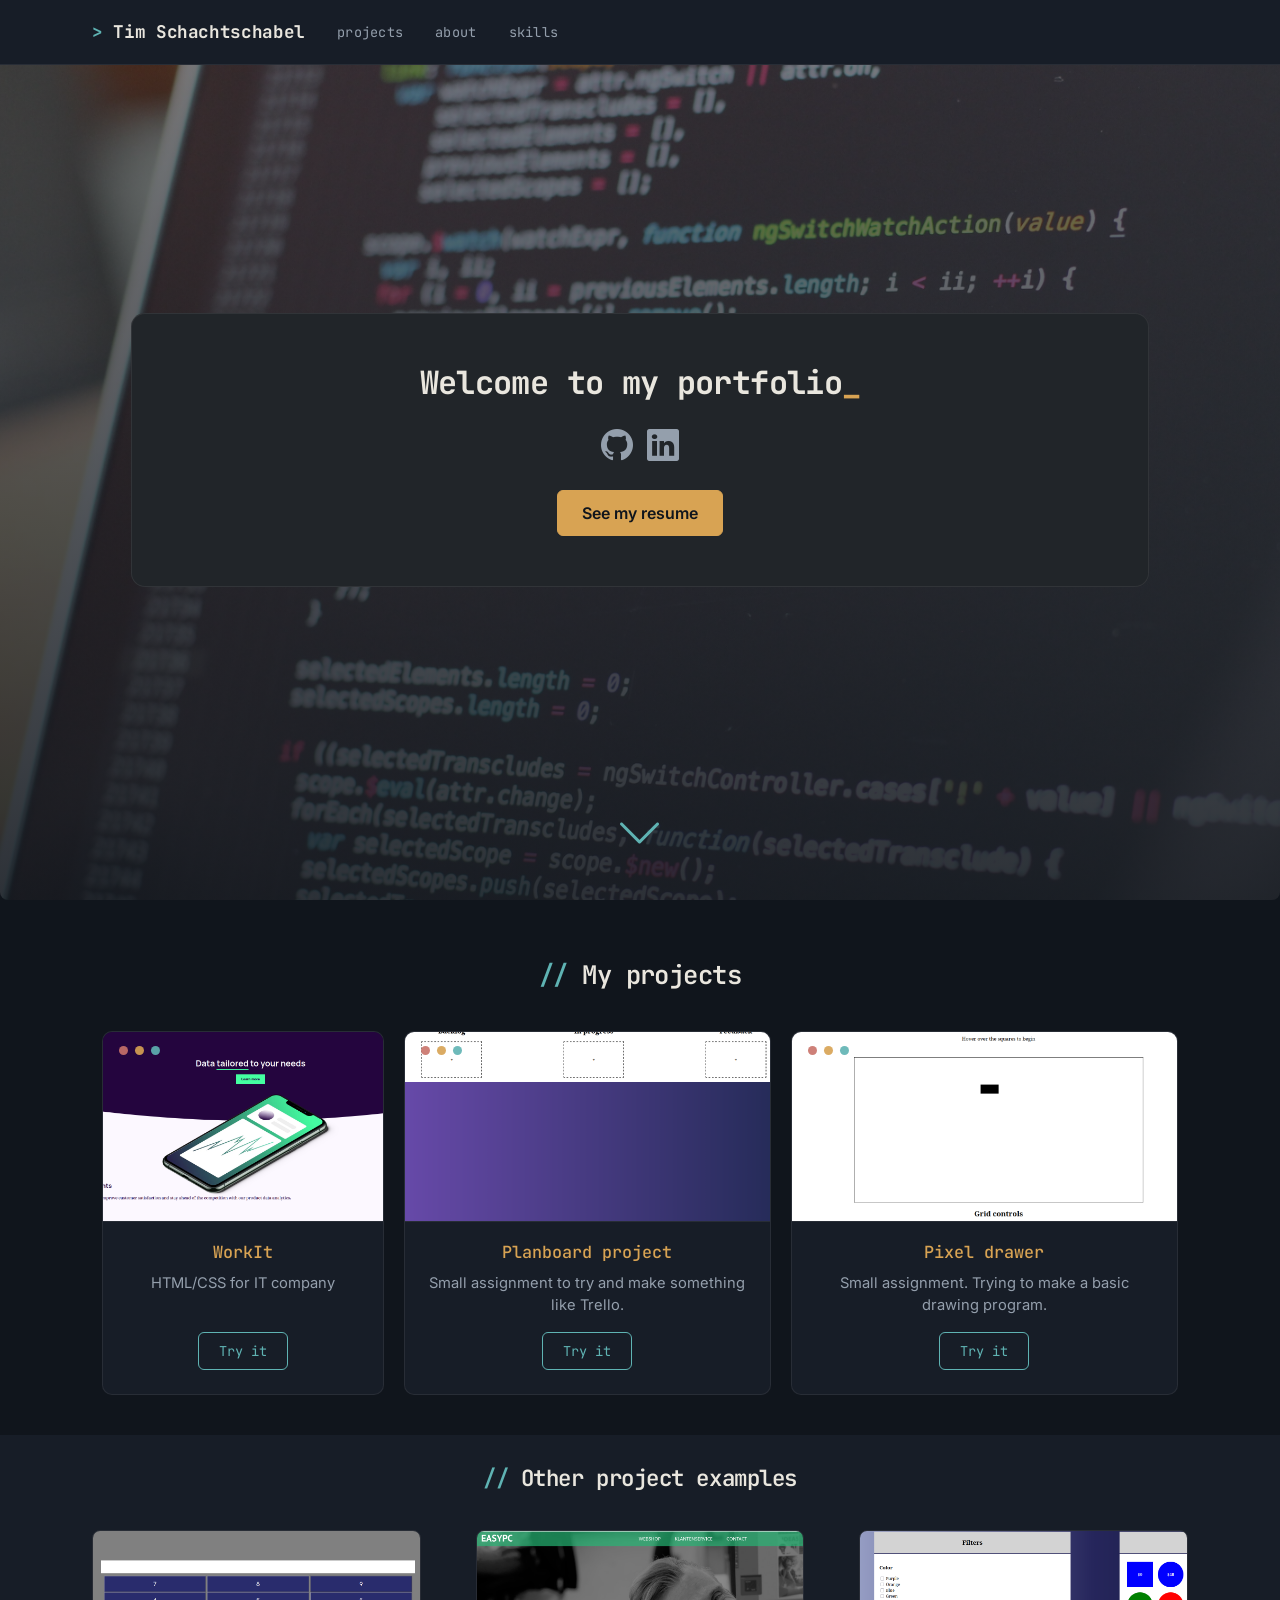
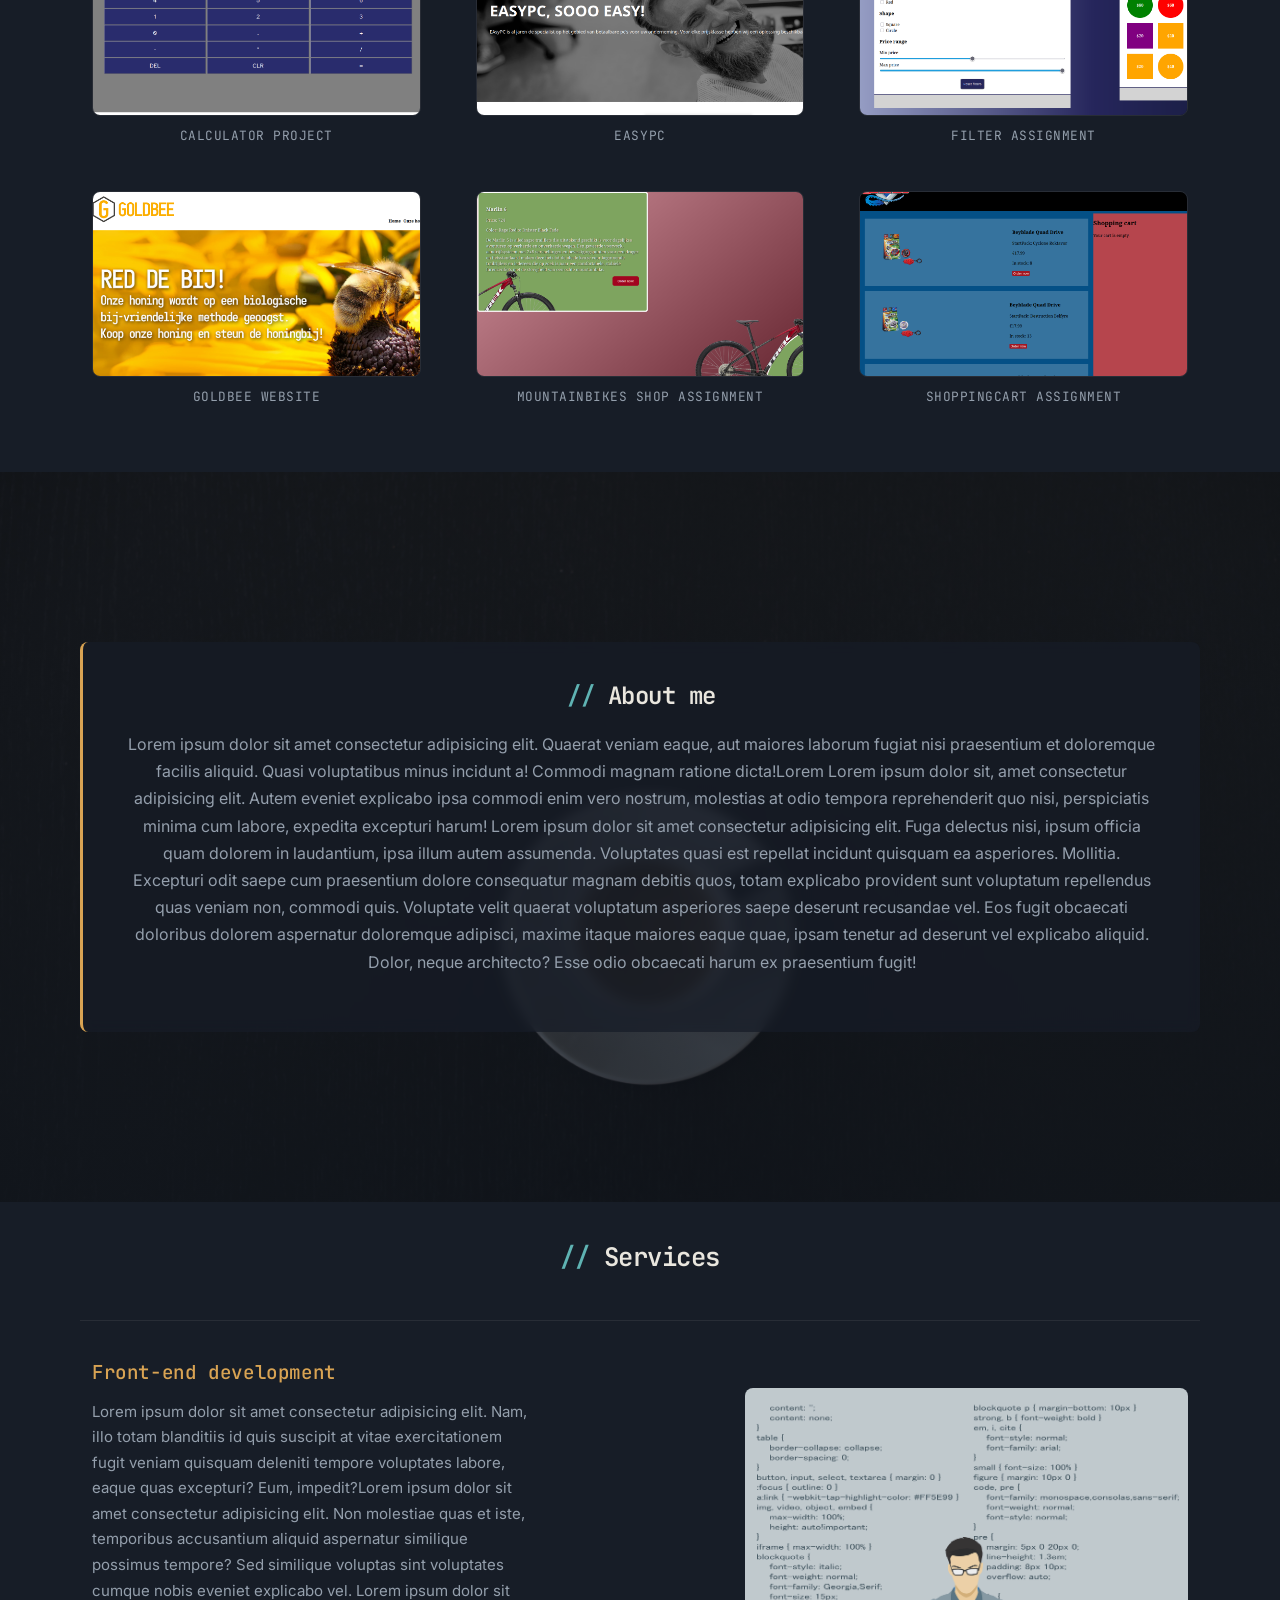
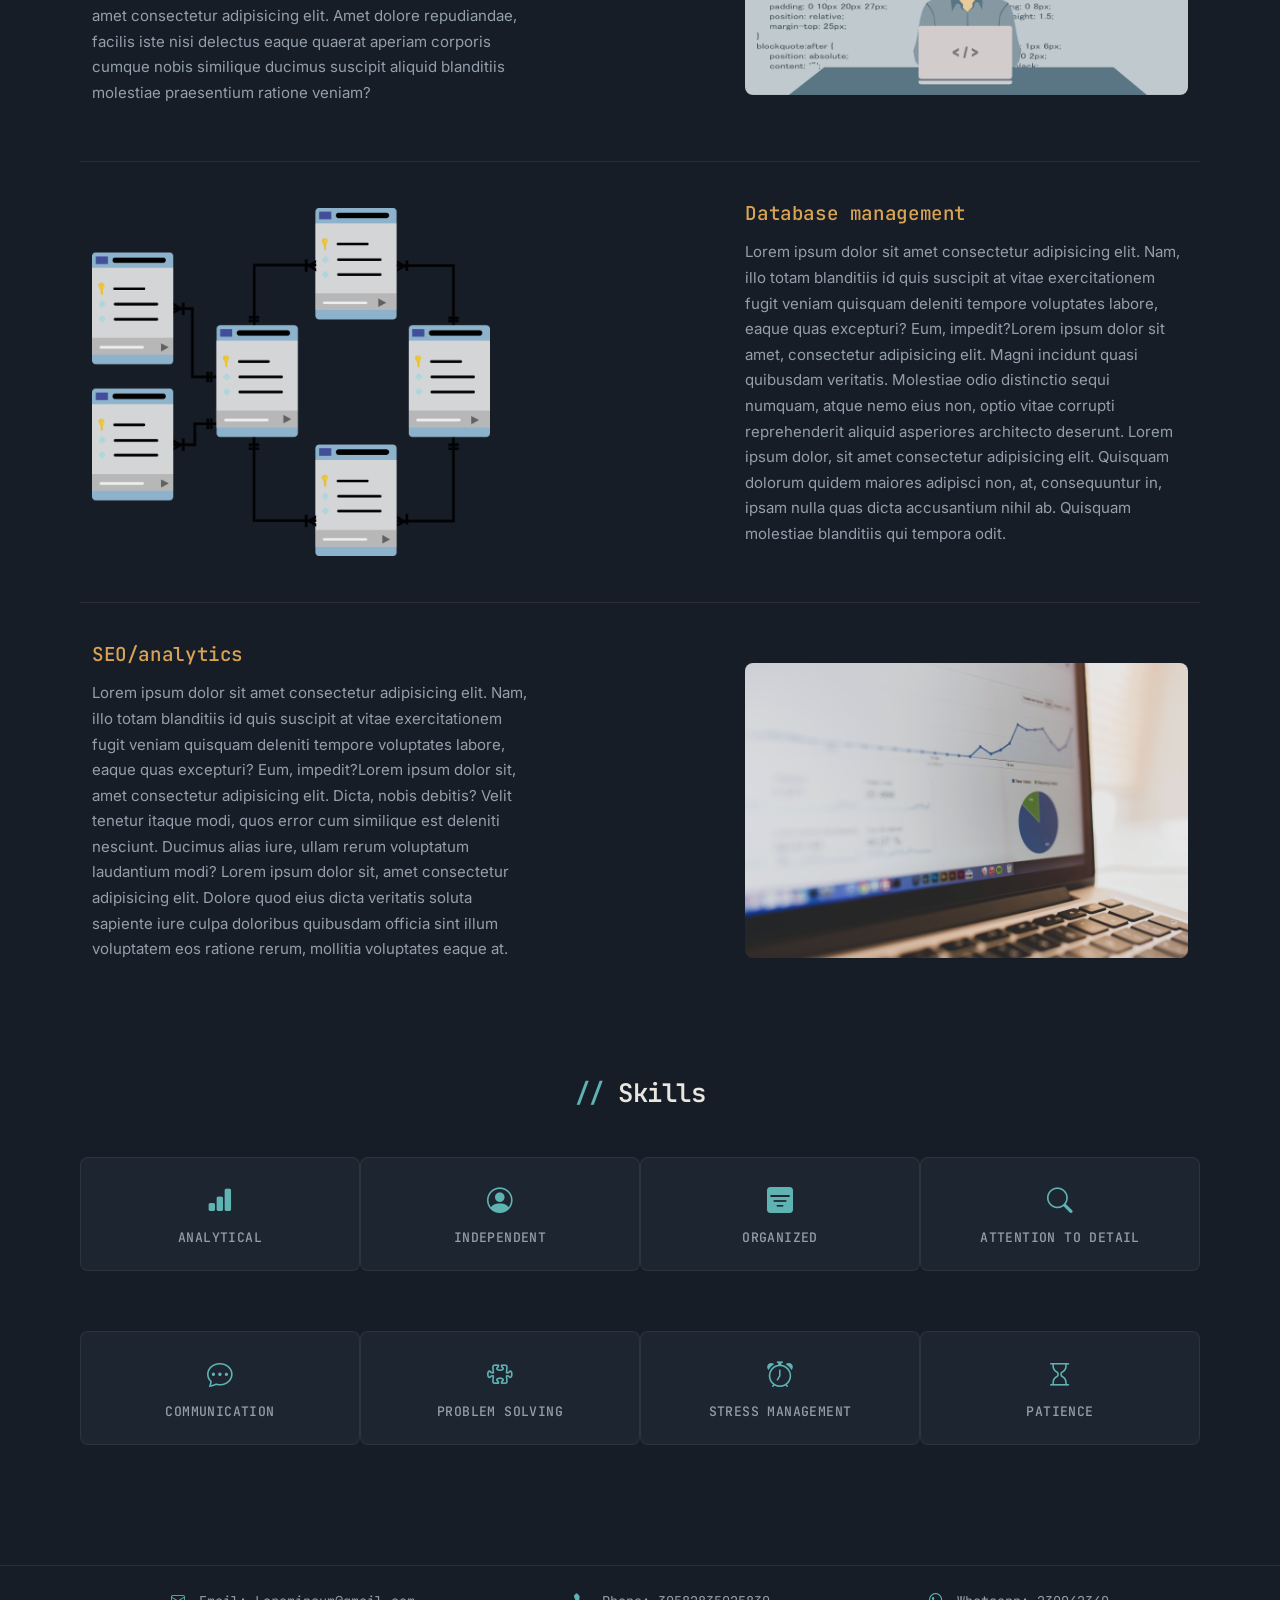
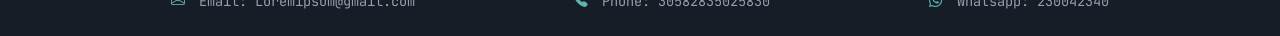
==== index.html @ 6528fca3 "original setup" ====
<!doctype html>
<html lang="en">
  <head>
    <!-- Required meta tags -->
    <meta charset="utf-8">
    <meta name="viewport" content="width=device-width, initial-scale=1, shrink-to-fit=no">

    <!-- Bootstrap CSS -->
    <link href="https://cdn.jsdelivr.net/npm/bootstrap@5.3.8/dist/css/bootstrap.min.css" rel="stylesheet" integrity="sha384-sRIl4kxILFvY47J16cr9ZwB07vP4J8+LH7qKQnuqkuIAvNWLzeN8tE5YBujZqJLB" crossorigin="anonymous">  
    
    <link rel="stylesheet" href="https://cdn.jsdelivr.net/npm/bootstrap-icons@1.13.1/font/bootstrap-icons.min.css">
    
    <link rel="stylesheet" href="style.css">

    <title>Tim Schachtschabel</title>
  </head>
  <body>

        <div class="wrapper">
        <header class="fixed-top">
            <nav class="navbar navbar-expand-lg navbar-dark bg-dark">
                <div class="container">
                    <a class="navbar-brand" href="#">Tim Schachtschabel</a>
                    <button class="navbar-toggler" type="button" data-bs-toggle="collapse" data-bs-target="#navbarSupportedContent" aria-controls="navbarSupportedContent" aria-expanded="false" aria-label="Toggle navigation">
                        <span class="navbar-toggler-icon"></span>
                    </button>

                    <div class="collapse navbar-collapse" id="navbarSupportedContent">
                        <ul class="navbar-nav mr-auto">
                        <li class="nav-item">
                            <a class="nav-link" href="#projects">Projects</a>
                        </li>
                        <li class="nav-item">
                            <a class="nav-link" href="#about">About</a>
                        </li>
                        <li class="nav-item">
                            <a class="nav-link" href="#skills">Skills</a>
                        </li>
                        </ul>
                    </div>
                </div>    
            </nav>
        </header>
        <!-- Hero section -->
        <div class="hero p-5 text-center bg-image rounded-3">
            <div class="container">
                <div class="banner bg-dark">
                    <h2>Welcome to my portfolio</h2>
                    <div class="socials">
                        <a href="https://github.com/timschachtschabel" target="_blank"><i class="bi bi-github fs-2"></i></a>
                        <a href="https://www.linkedin.com/in/tim-schachtschabel-43ab65353/" target="_blank"><i aria-hidden="true" class="bi bi-linkedin fs-2"></i></a>
                    </div>
                    <a href="https://drive.google.com/file/d/1o7PeeBXsdVYji0DtC4t7XLDSpV-MSWjq/view?usp=drive_link" target="_blank" type="button" class="resume btn btn-primary">See my resume</a>
                </div>
                <a href="#projects" class="scroll-down" aria-label="Scroll down">
                    <i aria-hidden="true" class="bi bi-chevron-down"></i>
                </a>
            </div>
        </div> 
        </div>

        <div class="main-content">
            <div class="container">
                <h3 class="projectsheading text-center" id="projects">My projects</h3>
                <div class="projects flex space-between">
                    <div class="card">
                        <img src="assets/workit.png" class="card-img-top" alt="WorkIt">
                        <div class="card-body">
                            <h5 class="card-title">WorkIt</h5>
                            <p class="card-text">HTML/CSS for IT company</p>
                            <a href="projects/workit/index.html" target="_blank" class="btn btn-primary">Try it</a>
                        </div>
                    </div>
                    <div class="card">
                        <img src="assets/planboard.png" class="card-img-top" alt="Planboard">
                        <div class="card-body">
                            <h5 class="card-title">Planboard project</h5>
                            <p class="card-text">Small assignment to try and make something like Trello.</p>
                            <a href="projects/planboard/index.html" target="_blank" class="btn btn-primary">Try it</a>
                        </div>
                    </div>
                    <div class="card">
                        <img src="assets/etchsketch.png" class="card-img-top" alt="Etch and sketch">
                        <div class="card-body">
                            <h5 class="card-title">Pixel drawer</h5>
                            <p class="card-text">Small assignment. Trying to make a basic drawing program.</p>
                            <a href="projects/etch_sketch/index.html" target="_blank" class="btn btn-primary">Try it</a>
                        </div>
                    </div>
                </div>
            </div>
            <div class="otherExamples">
                <h3 class="otherExamplesTitle text-center">Other project examples</h3>
                <div class="projectGallery">
                    <div class="container">
                        <div class="imagerow flex space-between">
                            <div class="project">
                                <img class="galleryImage" src="assets/gallery/calculator.png" alt="Calculator">
                                <p>Calculator project</p>
                            </div>
                            <div class="project">
                                <img class="galleryImage" src="assets/gallery/easypc.png" alt="Easypc">
                                <p>EasyPC</p>
                            </div>
                            <div class="project">
                                <img class="galleryImage" src="assets/gallery/filter.png" alt="Filterassignment">
                                <p>Filter assignment</p>
                            </div>
                        </div>
                        <div class="imagerow flex space-between">
                            <div class="project">
                                <img class="galleryImage" src="assets/gallery/goldbee.png" alt="Goldbee">
                                <p>Goldbee website</p>
                            </div>
                            <div class="project">
                                <img class="galleryImage" src="assets/gallery/mountainbikes.png" alt="Mountainbikes">
                                <p>Mountainbikes shop assignment</p>
                            </div>
                            <div class="project">
                                <img class="galleryImage" src="assets/gallery/shoppingcart.png" alt="shoppingcart">
                                <p>Shoppingcart assignment</p>
                            </div>
                        </div>
                    </div>
                </div>         
            </div>
            <div id="about" class="about">
                <div class="container aboutcontainer text-center">
                    <div class="aboutContent">
                        <h3>About me</h3>
                        <p>Lorem ipsum dolor sit amet consectetur adipisicing elit. Quaerat veniam eaque, aut maiores laborum fugiat nisi praesentium et doloremque facilis aliquid. Quasi voluptatibus minus incidunt a! Commodi magnam ratione dicta!Lorem Lorem ipsum dolor sit, amet consectetur adipisicing elit. Autem eveniet explicabo ipsa commodi enim vero nostrum, molestias at odio tempora reprehenderit quo nisi, perspiciatis minima cum labore, expedita excepturi harum! Lorem ipsum dolor sit amet consectetur adipisicing elit. Fuga delectus nisi, ipsum officia quam dolorem in laudantium, ipsa illum autem assumenda. Voluptates quasi est repellat incidunt quisquam ea asperiores. Mollitia.
                        Excepturi odit saepe cum praesentium dolore consequatur magnam debitis quos, totam explicabo provident sunt voluptatum repellendus quas veniam non, commodi quis. Voluptate velit quaerat voluptatum asperiores saepe deserunt recusandae vel.
                        Eos fugit obcaecati doloribus dolorem aspernatur doloremque adipisci, maxime itaque maiores eaque quae, ipsam tenetur ad deserunt vel explicabo aliquid. Dolor, neque architecto? Esse odio obcaecati harum ex praesentium fugit!</p>
                    </div>
                </div>
            </div>
            <div class="skills" id="skills">
                <h3>Services</h3>
                <div class="container">
                    <div class="serviceSection row">
                        <div class="col-md-5">
                            <h4>Front-end development</h4>
                            <p>Lorem ipsum dolor sit amet consectetur adipisicing elit. Nam, illo totam blanditiis id quis suscipit at vitae exercitationem fugit veniam quisquam deleniti tempore voluptates labore, eaque quas excepturi? Eum, impedit?Lorem ipsum dolor sit amet consectetur adipisicing elit. Non molestiae quas et iste, temporibus accusantium aliquid aspernatur similique possimus tempore? Sed similique voluptas sint voluptates cumque nobis eveniet explicabo vel. Lorem ipsum dolor sit amet consectetur adipisicing elit. Amet dolore repudiandae, facilis iste nisi delectus eaque quaerat aperiam corporis cumque nobis similique ducimus suscipit aliquid blanditiis molestiae praesentium ratione veniam?</p>
                        </div>
                        <div class="col-md-2"></div>
                        <div class="col-md-5 skillsImage1">
                            <img class="img-fluid" src="assets/front-end.png" alt="front-end">
                        </div>
                    </div>
                    <div class="serviceSection row">
                        <div class="col-md-5 skillsImage2">
                            <img class="img-fluid" src="assets/database.png" alt="Databases" width="90%">
                        </div>
                        <div class="col-md-2"></div>
                        <div class="col-md-5">
                            <h4>Database management</h4>
                            <p>Lorem ipsum dolor sit amet consectetur adipisicing elit. Nam, illo totam blanditiis id quis suscipit at vitae exercitationem fugit veniam quisquam deleniti tempore voluptates labore, eaque quas excepturi? Eum, impedit?Lorem ipsum dolor sit amet, consectetur adipisicing elit. Magni incidunt quasi quibusdam veritatis. Molestiae odio distinctio sequi numquam, atque nemo eius non, optio vitae corrupti reprehenderit aliquid asperiores architecto deserunt. Lorem ipsum dolor, sit amet consectetur adipisicing elit. Quisquam dolorum quidem maiores adipisci non, at, consequuntur in, ipsam nulla quas dicta accusantium nihil ab. Quisquam molestiae blanditiis qui tempora odit. </p>
                        </div>
                    </div>
                    <div class="serviceSection row">
                        <div class="col-md-5">
                            <h4>SEO/analytics</h4>
                            <p>Lorem ipsum dolor sit amet consectetur adipisicing elit. Nam, illo totam blanditiis id quis suscipit at vitae exercitationem fugit veniam quisquam deleniti tempore voluptates labore, eaque quas excepturi? Eum, impedit?Lorem ipsum dolor sit, amet consectetur adipisicing elit. Dicta, nobis debitis? Velit tenetur itaque modi, quos error cum similique est deleniti nesciunt. Ducimus alias iure, ullam rerum voluptatum laudantium modi? Lorem ipsum dolor sit, amet consectetur adipisicing elit. Dolore quod eius dicta veritatis soluta sapiente iure culpa doloribus quibusdam officia sint illum voluptatem eos ratione rerum, mollitia voluptates eaque at.</p>
                        </div>
                        <div class="col-md-2"></div>
                        <div class="col-md-5 skillsImage3">
                            <img class="img-fluid" src="assets/seo.jpg" alt="SEO">
                        </div>
                    </div>
                    <div class="skillsList">
                        <div class="skillsection row">
                            <h3>Skills</h3>
                            <div class="skill col-sm-3">
                                <i class="bi bi-bar-chart-fill"></i>
                                <h5>Analytical</h5>
                            </div>
                            <div class="skill col-sm-3">
                                <i class="bi bi-person-circle"></i>
                                <h5>Independent</h5>
                            </div>
                            <div class="skill col-sm-3">
                                <i class="bi bi-filter-square-fill"></i>
                                <h5>Organized</h5>
                            </div>
                            <div class="skill col-sm-3">
                                <i class="bi bi-search"></i>
                                <h5>Attention to detail</h5>
                            </div>
                        </div>
                        <div class="skillsection row">
                            <div class="skill col-sm-3">
                                <i class="bi bi-chat-dots"></i>
                                <h5>Communication</h5>
                            </div>
                            <div class="skill col-sm-3">
                                <i class="bi bi-puzzle"></i>                            
                                <h5>Problem solving</h5>
                            </div>
                            <div class="skill col-sm-3">
                                <i class="bi bi-alarm"></i>                            
                                <h5>Stress management</h5>
                            </div>
                            <div class="skill col-sm-3">
                                <i class="bi bi-hourglass"></i>       
                                <h5>Patience</h5>                     
                            </div>
                        </div>
                    </div>
                </div>
            </div>
        </div>
        <footer>
            <div class="container flex space-around">
                    <p><i aria-hidden="true" class="bi bi-envelope"></i> Email: Loremipsum@gmail.com</p>
                    <p><i aria-hidden="true" class="bi bi-telephone-fill"></i> Phone: 30582835025830</p>
                    <p><i aria-hidden="true" class="bi bi-whatsapp"></i> Whatsapp: 230042340</p>
            </div>
        </footer>
    <!-- Optional JavaScript -->
    <script src="https://cdn.jsdelivr.net/npm/bootstrap@5.3.8/dist/js/bootstrap.bundle.min.js"></script>
  </body>
</html>
---- style.css ----
@import url('https://fonts.googleapis.com/css2?family=JetBrains+Mono:wght@400;600;700&family=Inter:wght@400;500;600&display=swap');


:root {
  --bg-primary: #10151c;
  --bg-panel: #171d27;
  --bg-panel-hover: #1d2531;
  --text-primary: #e9e6de;
  --text-secondary: #949fac;
  --accent-gold: #d8a353;
  --accent-teal: #5fb3b3;
  --accent-rose: #c9736a;
  --border-soft: rgba(233, 230, 222, 0.08);
  --border-strong: rgba(233, 230, 222, 0.18);
  --radius-card: 10px;
}

h1, h2, h3, h4, .navbar-brand {
  font-family: 'JetBrains Mono', monospace;
  letter-spacing: -0.02em;
}

/* Global CSS */
* {
  box-sizing: border-box;
}

body {
  margin: 0;
  padding: 0;
  width: 100%;
  font-family: 'Inter', sans-serif;
  background-color: var(--bg-primary);
  color: var(--text-primary);
}

a {
  text-decoration: none;
}

.flex { display: flex; }
.column { flex-direction: column; }
.row { flex-direction: row; }
.space-between { justify-content: space-between; }
.space-around { justify-content: space-around; }

.container {
  width: 88%;
  max-width: 1120px;
  margin: 0 auto;
}

/* Section comment-style headers, e.g. "// Projects" */
.projectsheading,
.otherExamplesTitle,
.about h3,
.skills h3 {
  font-weight: 600;
  color: var(--text-primary);
}

.projectsheading::before,
.otherExamplesTitle::before,
.about h3::before,
.skills h3::before {
  content: "// ";
  color: var(--accent-teal);
}

/* Header / nav styling */
header {
  background-color: var(--bg-panel) !important;
  color: var(--text-primary);
  border-bottom: 1px solid var(--border-soft);
}

.navbar {
  background-color: var(--bg-panel) !important;
  padding-top: 14px;
  padding-bottom: 14px;
}

.navbar-brand {
  color: var(--text-primary) !important;
  font-weight: 700;
  font-size: 1.1rem;
}

.navbar-brand::before {
  content: "> ";
  color: var(--accent-teal);
}

.nav-link {
  color: var(--text-secondary) !important;
  font-family: 'JetBrains Mono', monospace;
  font-size: 0.85rem;
  text-transform: lowercase;
  letter-spacing: 0.02em;
  padding: 0.5rem 1rem !important;
  transition: color 0.2s ease;
}

.nav-link:hover {
  color: var(--accent-gold) !important;
}

header ul {
  list-style: none;
}

.wrapper {
  height: 100vh;
  display: flex;
  flex-direction: column;
}

/* Hero */
.hero {
  background-image:
    linear-gradient(180deg, rgba(16, 21, 28, 0.55) 0%, rgba(16, 21, 28, 0.88) 100%),
    url(assets/banner.jpg);
  background-size: cover;
  background-repeat: no-repeat;
  background-position: center;
  display: flex;
  align-items: center;
  flex: 1;
  height: auto;
  position: relative;
}

.scroll-down {
  position: absolute;
  bottom: 30px;
  left: 50%;
  transform: translateX(-50%);
  color: var(--accent-teal);
  font-size: 3rem;
  animation: bounce 2s infinite;
}

@keyframes bounce {
  0%, 20%, 50%, 80%, 100% { transform: translateX(-50%) translateY(0); }
  40% { transform: translateX(-50%) translateY(-10px); }
  60% { transform: translateX(-50%) translateY(-5px); }
}

.banner {
  padding: 50px 60px;
  background: rgba(23, 29, 39, 0.72);
  backdrop-filter: blur(8px);
  border: 1px solid var(--border-soft);
  border-radius: 14px;
  color: var(--text-primary);
}

.banner h2 {
  font-size: 2rem;
  font-weight: 700;
  color: var(--text-primary);
  margin-bottom: 20px;
}

.banner h2::after {
  content: "_";
  color: var(--accent-gold);
  animation: blink 1.1s step-end infinite;
}

@keyframes blink {
  50% { opacity: 0; }
}

.socials i {
  padding: 5px;
  transition: color 0.2s ease, transform 0.2s ease;
}

.socials a {
  color: var(--text-secondary);
}

.socials a:hover {
  color: var(--accent-teal);
}

.socials a:hover i {
  transform: translateY(-2px);
}

.resume {
  margin: 20px 5px 0px;
  background-color: var(--accent-gold);
  border-color: var(--accent-gold);
  color: var(--bg-primary);
  font-weight: 600;
  padding: 10px 24px;
  border-radius: 6px;
  transition: background-color 0.2s ease, transform 0.2s ease;
}

.resume:hover {
  background-color: #e8b768;
  border-color: #e8b768;
  transform: translateY(-1px);
}

/* Main content styling */
.main-content {
  color: var(--text-primary);
}

.projectsheading {
  margin: 60px 0px 30px;
  font-size: 1.6rem;
}

/* Project cards styled like editor windows */
.card {
  margin: 10px;
  text-align: center;
  background-color: var(--bg-panel);
  border: 1px solid var(--border-soft);
  border-radius: var(--radius-card);
  overflow: hidden;
  transition: transform 0.3s ease, border-color 0.3s ease;
  position: relative;
}

.card::before {
  content: "";
  position: absolute;
  top: 14px;
  left: 16px;
  width: 9px;
  height: 9px;
  border-radius: 50%;
  background: var(--accent-rose);
  box-shadow:
    16px 0 0 var(--accent-gold),
    32px 0 0 var(--accent-teal);
  z-index: 2;
  opacity: 0.9;
}

.card:hover {
  transform: translateY(-4px);
  transition: 0.3s;
  border-color: var(--border-strong);
}

.card-img-top {
  height: 190px;
  object-fit: cover;
  border-bottom: 1px solid var(--border-soft);
}

.card-body {
  padding: 20px 22px 24px;
}

.card-title {
  font-family: 'JetBrains Mono', monospace;
  color: var(--accent-gold);
  font-size: 1.05rem;
  margin-bottom: 10px;
}

.card-text {
  color: var(--text-secondary);
  font-size: 0.92rem;
  min-height: 44px;
}

.card .btn-primary {
  background-color: transparent;
  border: 1px solid var(--accent-teal);
  color: var(--accent-teal);
  font-family: 'JetBrains Mono', monospace;
  font-size: 0.85rem;
  padding: 8px 20px;
  border-radius: 6px;
  transition: background-color 0.2s ease, color 0.2s ease;
}

.card .btn-primary:hover {
  background-color: var(--accent-teal);
  color: var(--bg-primary);
}

.projects {
  margin-bottom: 30px;
}

/* Gallery section */
.otherExamples {
  background-color: var(--bg-panel);
  color: var(--text-primary);
  padding-bottom: 20px;
}

.imagerow {
  width: 100%;
}

.project {
  width: 30%;
  display: flex;
  flex-direction: column;
  align-items: center;
  text-align: center;
  margin-bottom: 30px;
}

.project:hover {
  transform: translateY(-4px);
  transition: 0.5s;
}

.galleryImage {
  width: 100%;
  height: auto;
  display: block;
  border-radius: 8px;
  border: 1px solid var(--border-soft);
}

.project p {
  font-family: 'JetBrains Mono', monospace;
  font-size: 0.8rem;
  text-transform: uppercase;
  letter-spacing: 0.04em;
  color: var(--text-secondary);
  margin-top: 10px;
}

.otherExamplesTitle {
  padding: 30px 0px;
  font-size: 1.4rem;
}

/* About styling  */
.about {
  background-image:
    linear-gradient(180deg, rgba(16, 21, 28, 0.5) 0%, rgba(16, 21, 28, 0.82) 100%),
    url(assets/coffee.jpg);
  background-size: cover;
  background-repeat: no-repeat;
  background-position: top;
  opacity: 1;
}

.aboutContent {
  color: var(--text-primary);
  text-shadow: none;
  background: rgba(23, 29, 39, 0.72);
  backdrop-filter: blur(6px);
  border-left: 3px solid var(--accent-gold);
  border-radius: 8px;
  padding: 40px 45px;
  margin: 120px 0px;
}

.aboutContent p {
  line-height: 1.7;
  color: var(--text-secondary);
}

.aboutContent h3 {
  margin-bottom: 20px;
  font-size: 1.5rem;
}

.aboutcontainer {
  padding: 50px 0px;
}

/* Footer styling — reads like a terminal line */
footer {
  background-color: var(--bg-panel);
  opacity: 1;
  color: var(--text-secondary);
  border-top: 1px solid var(--border-soft);
  padding: 25px 0px;
}

footer p {
  margin-bottom: 0px;
  font-family: 'JetBrains Mono', monospace;
  font-size: 0.85rem;
}

footer i {
  color: var(--accent-teal);
  margin-right: 6px;
}

.form-group {
  margin: 8px;
}

.extraInfo {
  align-self: center;
}

/* Skills / services */
.skills {
  background-color: var(--bg-panel);
  color: var(--text-primary);
}

.skills h3 {
  text-align: center;
  padding: 40px;
  font-size: 1.6rem;
}

.serviceSection {
  height: auto;
  padding: 40px 0px;
  border-top: 1px solid var(--border-soft);
  align-items: center;
}

.serviceSection h4 {
  color: var(--accent-gold);
  font-size: 1.2rem;
  margin-bottom: 14px;
}

.serviceSection p {
  color: var(--text-secondary);
  line-height: 1.7;
  font-size: 0.94rem;
}

.serviceSection img {
  border-radius: 8px;
  opacity: 0.92;
}

.skillsection {
  padding: 20px 0px;
}

/* Skill chips */
.skill {
  text-align: center;
  background-color: var(--bg-panel-hover);
  border: 1px solid var(--border-soft);
  border-radius: 8px;
  padding: 24px 10px;
  margin-bottom: 20px;
  transition: transform 0.2s ease, border-color 0.2s ease;
}

.skill:hover {
  transform: translateY(-3px);
  border-color: var(--accent-teal);
}

.skill i {
  font-size: 1.6rem;
  color: var(--accent-teal);
  margin-bottom: 10px;
  display: block;
}

.skill h5 {
  font-family: 'JetBrains Mono', monospace;
  font-size: 0.82rem;
  text-transform: uppercase;
  letter-spacing: 0.03em;
  color: var(--text-secondary);
  margin: 0;
}

.skillsList {
  padding-bottom: 80px;
}

/* ==========================================================================
   Responsive media queries
   ========================================================================== */

@media (max-width: 992px) {
  .container {
    width: 90%;
  }

  .aboutContent {
    margin: 80px 0px;
  }

  .serviceSection .col-md-2 {
    display: none;
  }
}

@media (max-width: 768px) {
  .container {
    width: 92%;
  }

  .banner {
    padding: 30px 25px;
  }

  .banner h2 {
    font-size: 1.6rem;
  }

  .scroll-down {
    font-size: 2.2rem;
    bottom: 15px;
  }

  .projects {
    flex-direction: column;
    align-items: center;
  }

  .card {
    width: 100%;
    max-width: 420px;
    margin: 10px 0px;
  }

  .imagerow {
    flex-direction: column;
    align-items: center;
  }

  .project {
    width: 100%;
    max-width: 420px;
  }

  .aboutContent {
    margin: 60px 0px;
    padding: 30px 25px;
  }

  .serviceSection {
    padding: 25px 0px;
    text-align: center;
  }

  .serviceSection img {
    margin-bottom: 20px;
  }

  footer .flex {
    flex-direction: column;
    text-align: center;
  }

  footer p {
    margin-bottom: 10px !important;
  }

  .skill.col-sm-3 {
    flex: 0 0 50%;
    max-width: 50%;
  }
}

@media (max-width: 576px) {
  .container {
    width: 95%;
  }

  .hero {
    padding: 20px !important;
  }

  .banner {
    padding: 20px 18px;
  }

  .banner h2 {
    font-size: 1.3rem;
  }

  .socials i {
    font-size: 1.5rem !important;
    padding: 3px;
  }

  .resume {
    font-size: 0.9rem;
    padding: 8px 16px;
  }

  .scroll-down {
    font-size: 1.8rem;
  }

  .projectsheading,
  .otherExamplesTitle {
    font-size: 1.3rem;
    padding: 15px 0px;
  }

  .aboutContent {
    margin: 40px 0px;
    padding: 25px 20px;
  }

  .aboutContent p {
    font-size: 0.9rem;
  }

  .skills h3 {
    padding: 25px;
  }

  .skill.col-sm-3 {
    flex: 0 0 100%;
    max-width: 100%;
  }
}
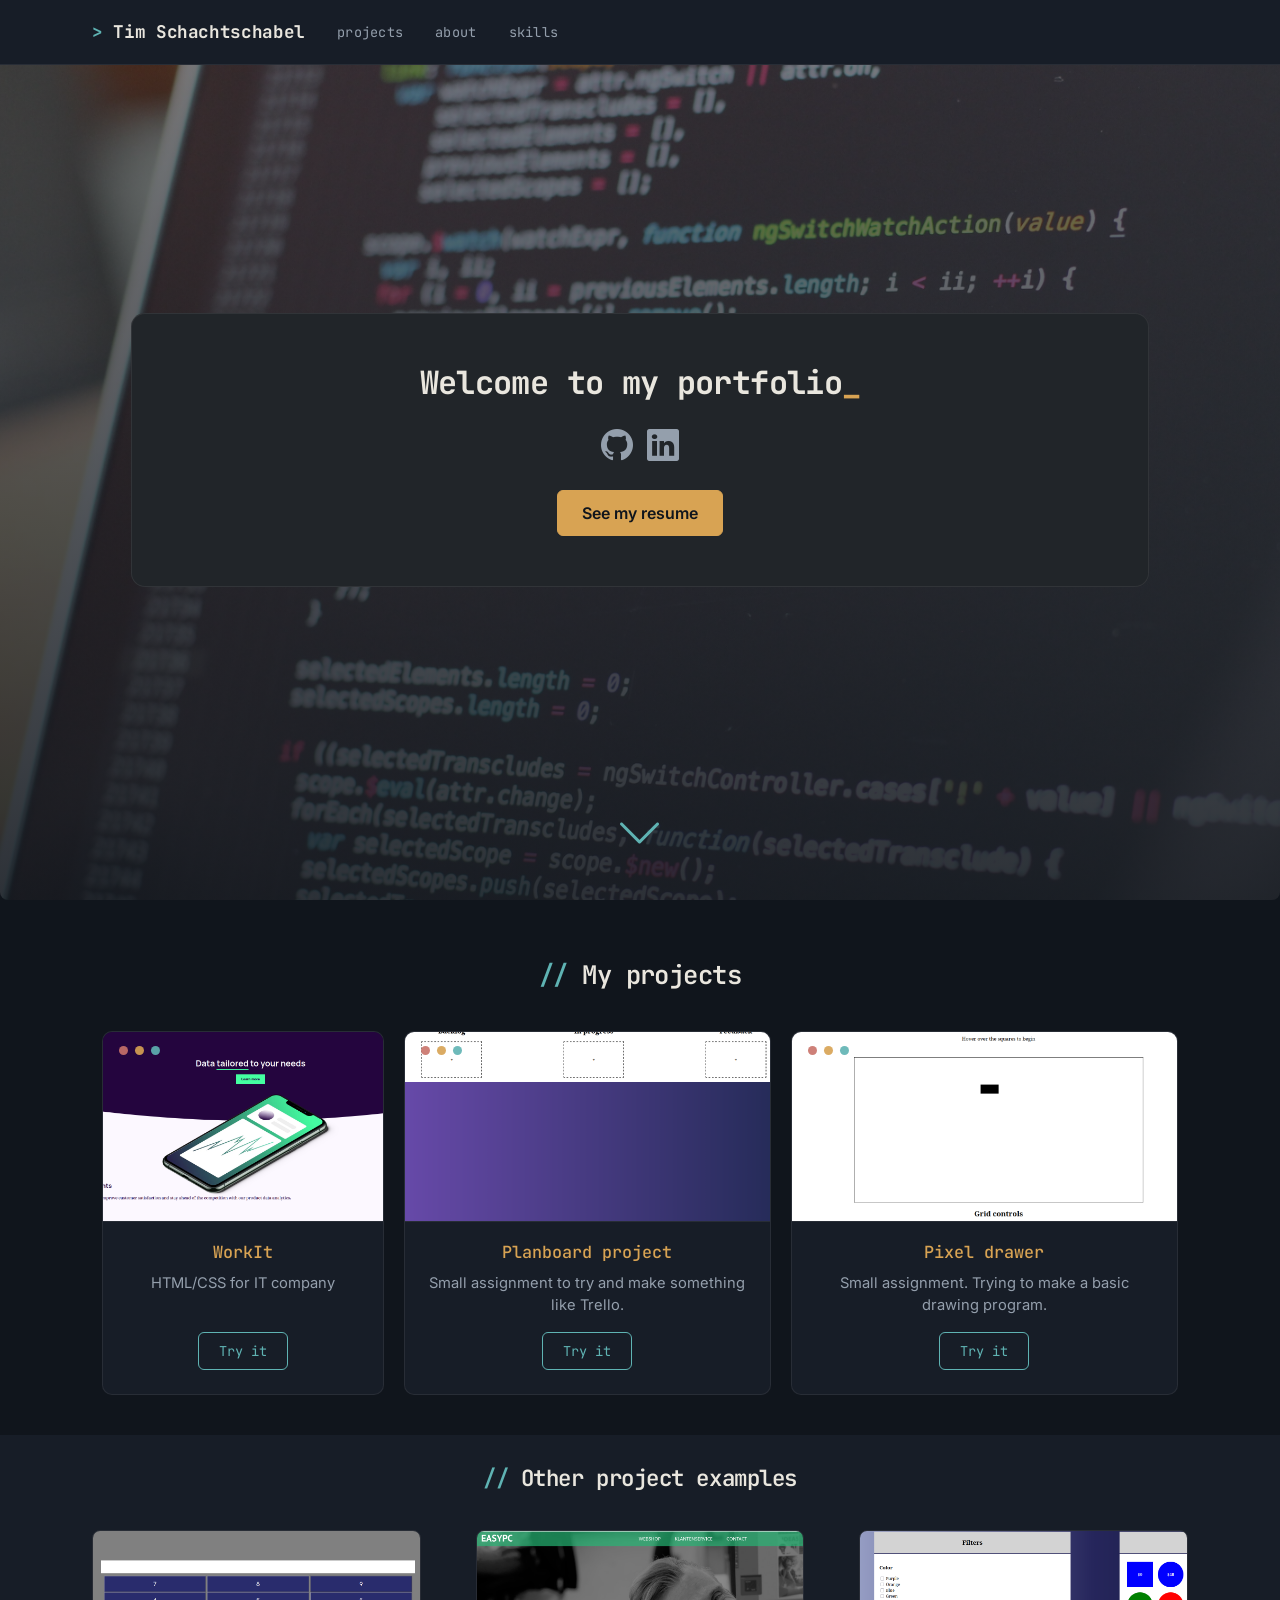
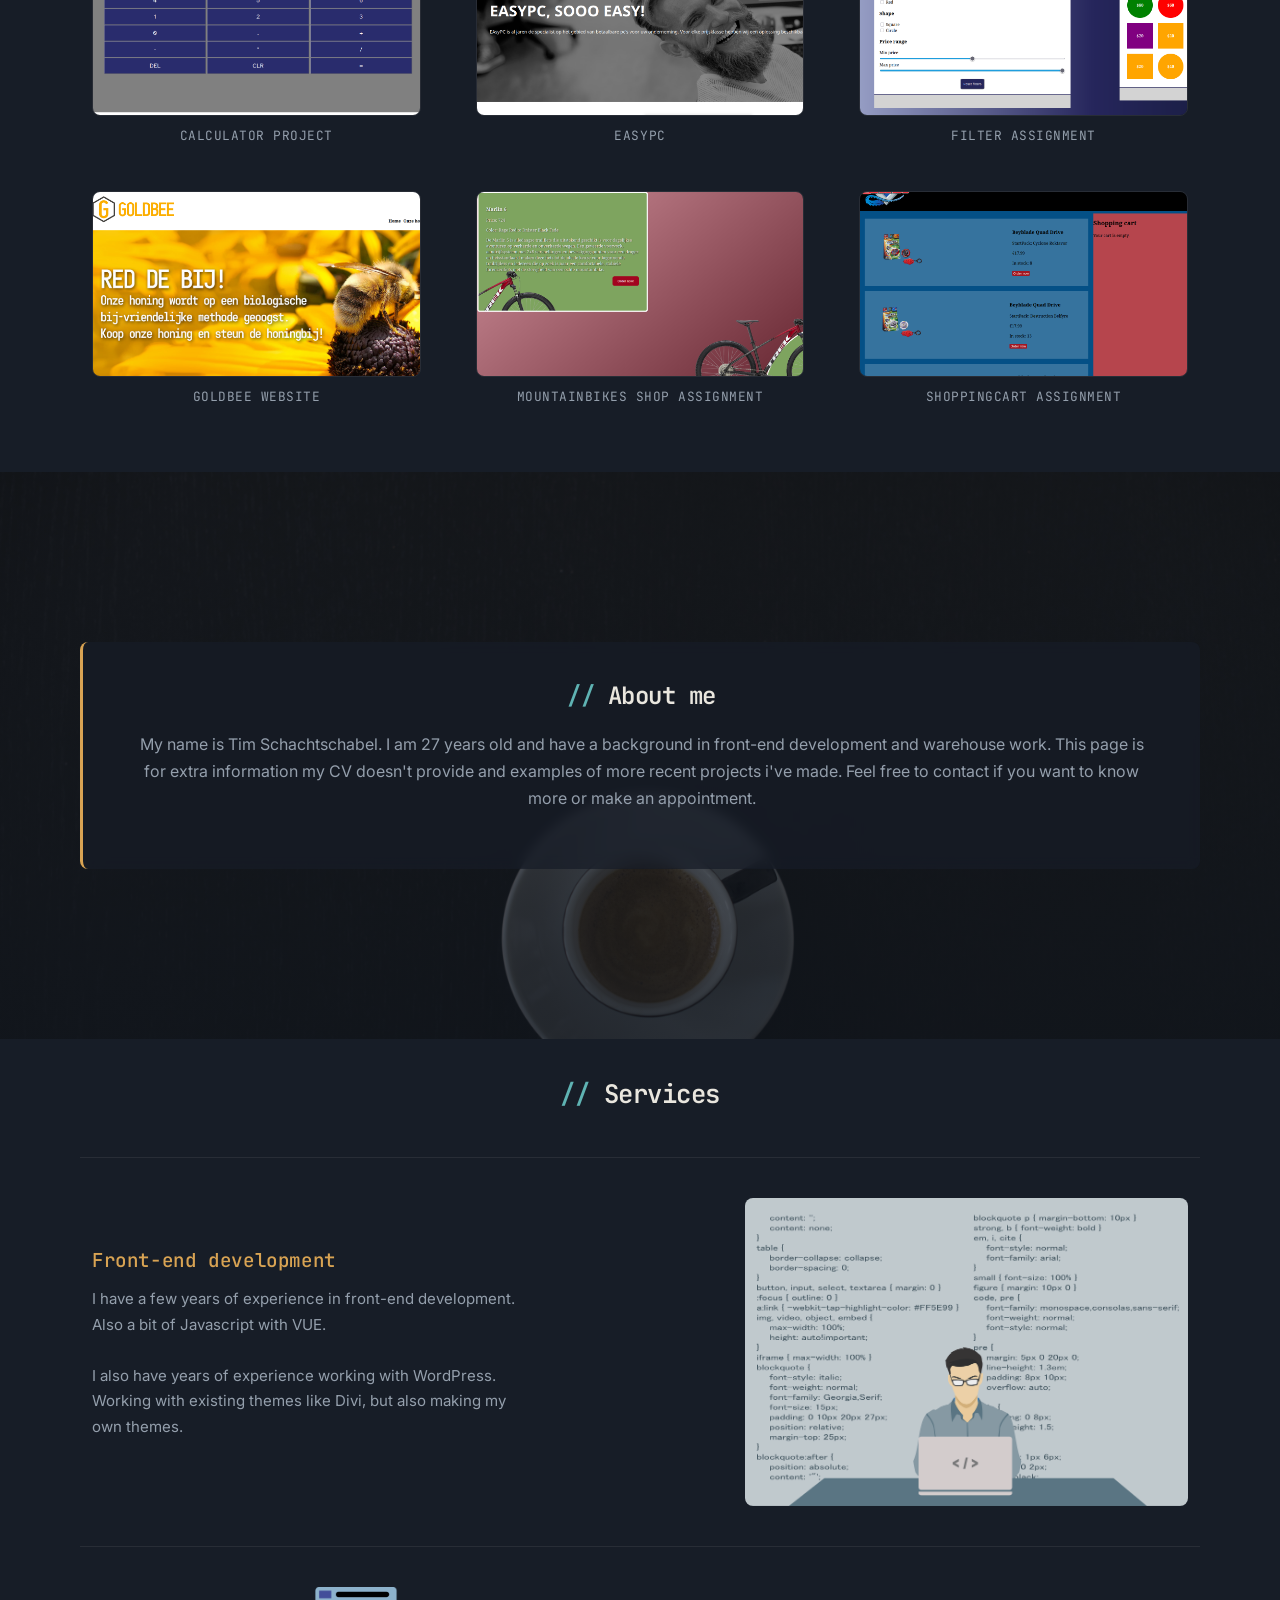
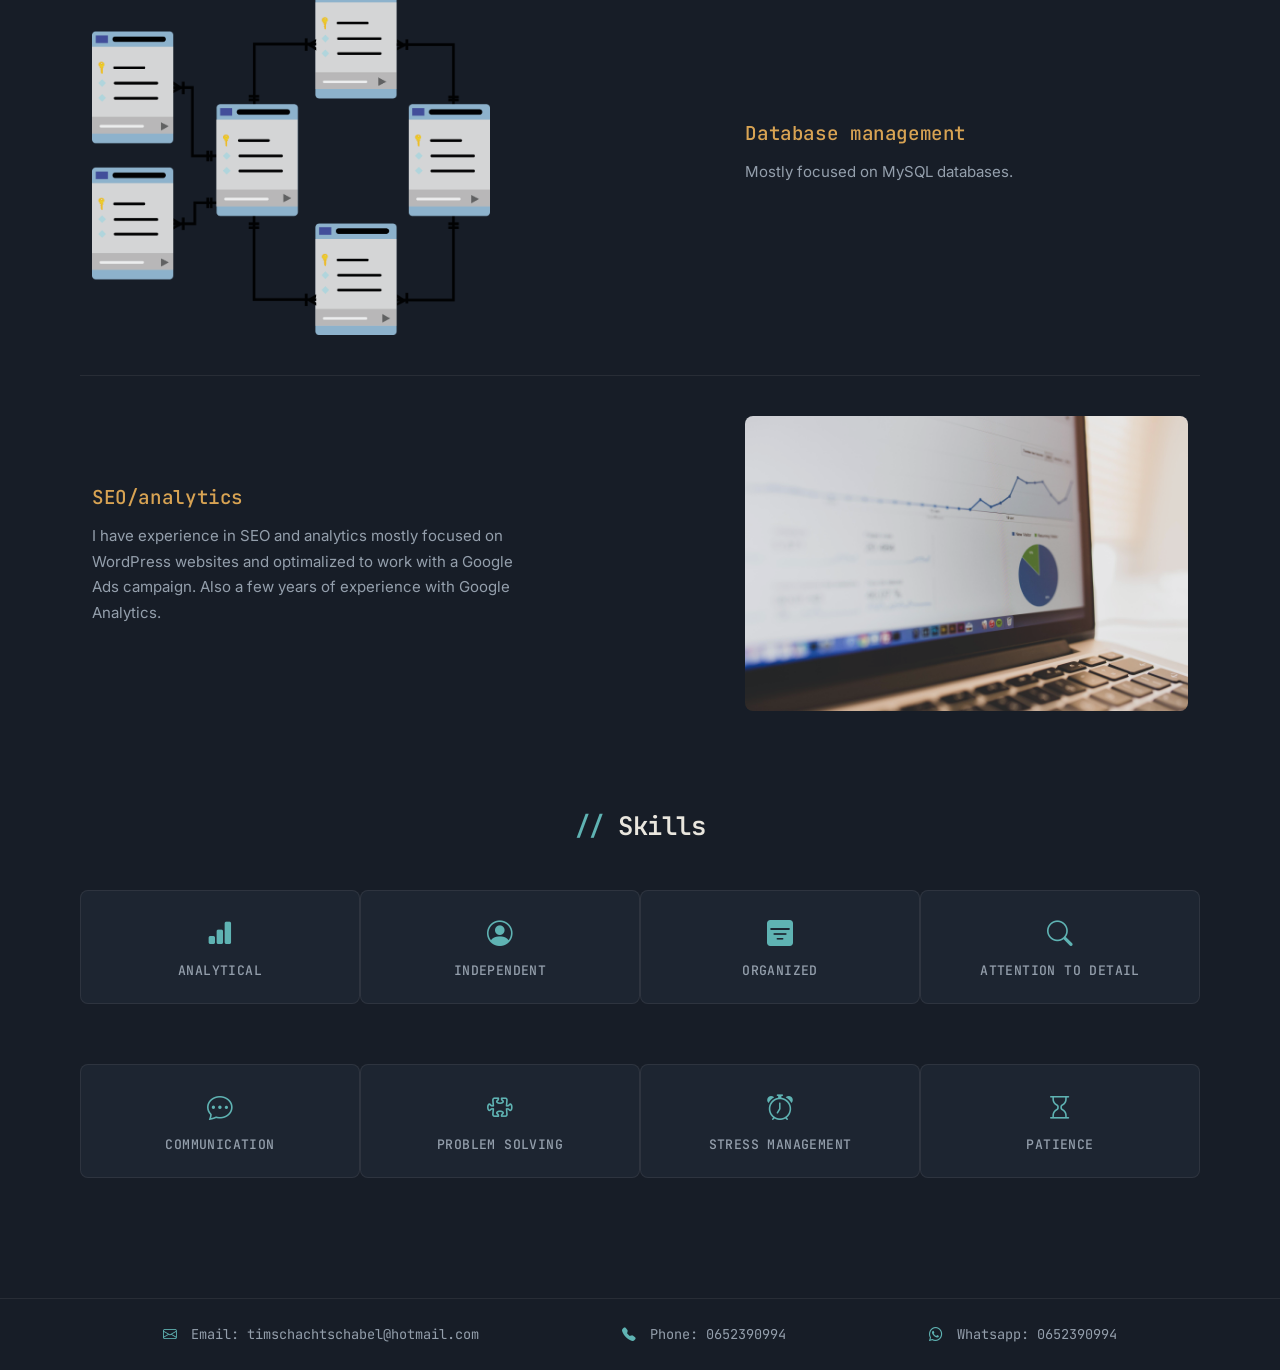
==== commit fac2c326: "first live version" ====
--- a/index.html
+++ b/index.html
@@ -128,9 +128,8 @@
                 <div class="container aboutcontainer text-center">
                     <div class="aboutContent">
                         <h3>About me</h3>
-                        <p>Lorem ipsum dolor sit amet consectetur adipisicing elit. Quaerat veniam eaque, aut maiores laborum fugiat nisi praesentium et doloremque facilis aliquid. Quasi voluptatibus minus incidunt a! Commodi magnam ratione dicta!Lorem Lorem ipsum dolor sit, amet consectetur adipisicing elit. Autem eveniet explicabo ipsa commodi enim vero nostrum, molestias at odio tempora reprehenderit quo nisi, perspiciatis minima cum labore, expedita excepturi harum! Lorem ipsum dolor sit amet consectetur adipisicing elit. Fuga delectus nisi, ipsum officia quam dolorem in laudantium, ipsa illum autem assumenda. Voluptates quasi est repellat incidunt quisquam ea asperiores. Mollitia.
-                        Excepturi odit saepe cum praesentium dolore consequatur magnam debitis quos, totam explicabo provident sunt voluptatum repellendus quas veniam non, commodi quis. Voluptate velit quaerat voluptatum asperiores saepe deserunt recusandae vel.
-                        Eos fugit obcaecati doloribus dolorem aspernatur doloremque adipisci, maxime itaque maiores eaque quae, ipsam tenetur ad deserunt vel explicabo aliquid. Dolor, neque architecto? Esse odio obcaecati harum ex praesentium fugit!</p>
+                        <p>My name is Tim Schachtschabel. I am 27 years old and have a background in front-end development and warehouse work. This page is for extra information my CV doesn't provide and examples of more recent projects i've made. Feel free to contact if you want to know more or make an appointment. 
+                        </p>
                     </div>
                 </div>
             </div>
@@ -140,7 +139,9 @@
                     <div class="serviceSection row">
                         <div class="col-md-5">
                             <h4>Front-end development</h4>
-                            <p>Lorem ipsum dolor sit amet consectetur adipisicing elit. Nam, illo totam blanditiis id quis suscipit at vitae exercitationem fugit veniam quisquam deleniti tempore voluptates labore, eaque quas excepturi? Eum, impedit?Lorem ipsum dolor sit amet consectetur adipisicing elit. Non molestiae quas et iste, temporibus accusantium aliquid aspernatur similique possimus tempore? Sed similique voluptas sint voluptates cumque nobis eveniet explicabo vel. Lorem ipsum dolor sit amet consectetur adipisicing elit. Amet dolore repudiandae, facilis iste nisi delectus eaque quaerat aperiam corporis cumque nobis similique ducimus suscipit aliquid blanditiis molestiae praesentium ratione veniam?</p>
+                            <p>I have a few years of experience in front-end development. Also a bit of Javascript with VUE.
+                            <br><br>
+                            I also have years of experience working with WordPress. Working with existing themes like Divi, but also making my own themes.</p>
                         </div>
                         <div class="col-md-2"></div>
                         <div class="col-md-5 skillsImage1">
@@ -154,13 +155,13 @@
                         <div class="col-md-2"></div>
                         <div class="col-md-5">
                             <h4>Database management</h4>
-                            <p>Lorem ipsum dolor sit amet consectetur adipisicing elit. Nam, illo totam blanditiis id quis suscipit at vitae exercitationem fugit veniam quisquam deleniti tempore voluptates labore, eaque quas excepturi? Eum, impedit?Lorem ipsum dolor sit amet, consectetur adipisicing elit. Magni incidunt quasi quibusdam veritatis. Molestiae odio distinctio sequi numquam, atque nemo eius non, optio vitae corrupti reprehenderit aliquid asperiores architecto deserunt. Lorem ipsum dolor, sit amet consectetur adipisicing elit. Quisquam dolorum quidem maiores adipisci non, at, consequuntur in, ipsam nulla quas dicta accusantium nihil ab. Quisquam molestiae blanditiis qui tempora odit. </p>
+                            <p>Mostly focused on MySQL databases.  </p>
                         </div>
                     </div>
                     <div class="serviceSection row">
                         <div class="col-md-5">
                             <h4>SEO/analytics</h4>
-                            <p>Lorem ipsum dolor sit amet consectetur adipisicing elit. Nam, illo totam blanditiis id quis suscipit at vitae exercitationem fugit veniam quisquam deleniti tempore voluptates labore, eaque quas excepturi? Eum, impedit?Lorem ipsum dolor sit, amet consectetur adipisicing elit. Dicta, nobis debitis? Velit tenetur itaque modi, quos error cum similique est deleniti nesciunt. Ducimus alias iure, ullam rerum voluptatum laudantium modi? Lorem ipsum dolor sit, amet consectetur adipisicing elit. Dolore quod eius dicta veritatis soluta sapiente iure culpa doloribus quibusdam officia sint illum voluptatem eos ratione rerum, mollitia voluptates eaque at.</p>
+                            <p>I have experience in SEO and analytics mostly focused on WordPress websites and optimalized to work with a Google Ads campaign. Also a few years of experience with Google Analytics.</p>
                         </div>
                         <div class="col-md-2"></div>
                         <div class="col-md-5 skillsImage3">
@@ -211,9 +212,9 @@
         </div>
         <footer>
             <div class="container flex space-around">
-                    <p><i aria-hidden="true" class="bi bi-envelope"></i> Email: Loremipsum@gmail.com</p>
-                    <p><i aria-hidden="true" class="bi bi-telephone-fill"></i> Phone: 30582835025830</p>
-                    <p><i aria-hidden="true" class="bi bi-whatsapp"></i> Whatsapp: 230042340</p>
+                    <p><i aria-hidden="true" class="bi bi-envelope"></i> Email: timschachtschabel@hotmail.com</p>
+                    <p><i aria-hidden="true" class="bi bi-telephone-fill"></i> Phone: 0652390994</p>
+                    <p><i aria-hidden="true" class="bi bi-whatsapp"></i> Whatsapp: 0652390994</p>
             </div>
         </footer>
     <!-- Optional JavaScript -->
--- a/style.css
+++ b/style.css
@@ -423,6 +423,10 @@
   align-items: center;
 }
 
+.skillsImage1, .skillsImage2, .skillsImage3 {
+    margin: auto;
+}
+
 .serviceSection h4 {
   color: var(--accent-gold);
   font-size: 1.2rem;
